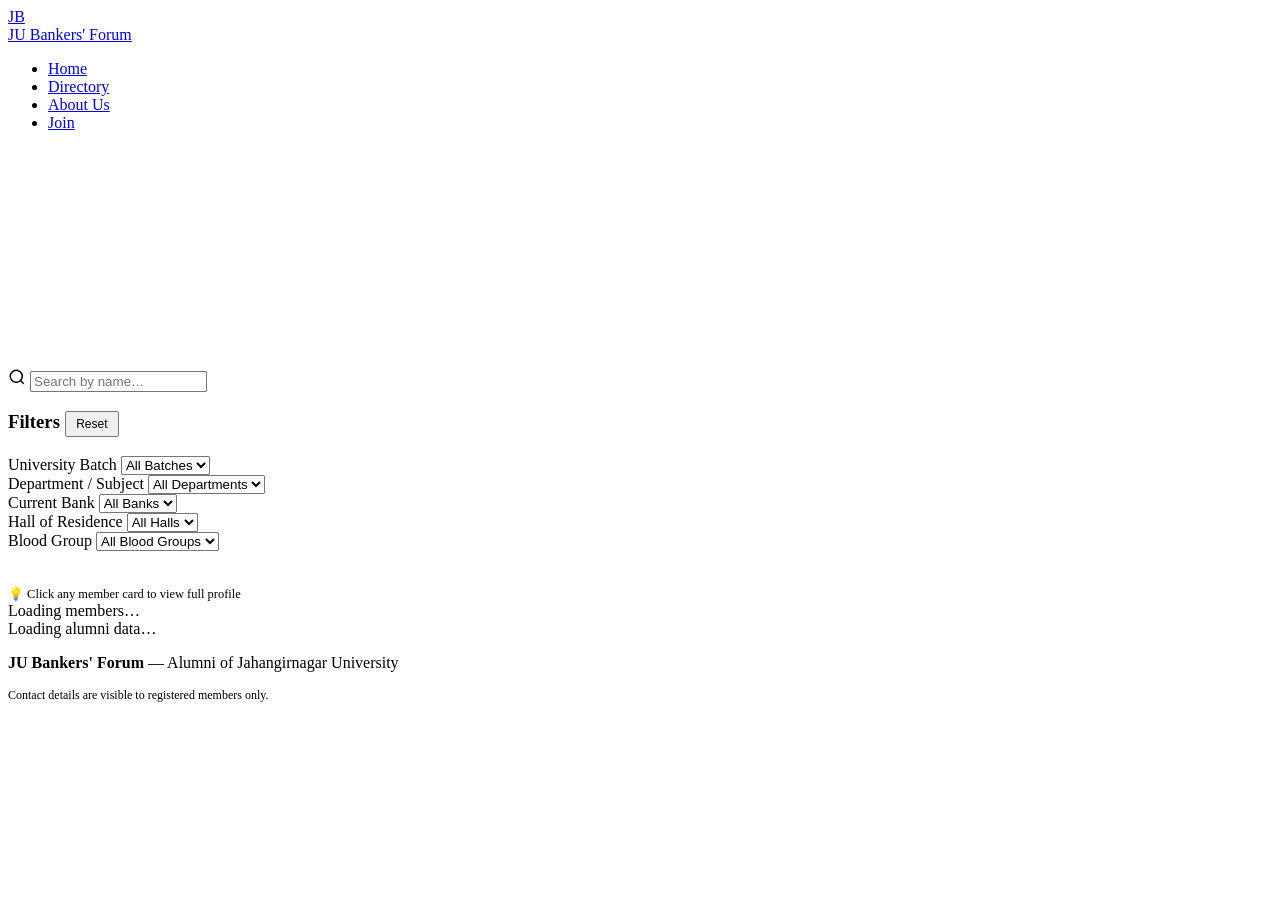
==== directory.html @ 030351d2 "Add files via upload" ====
<!DOCTYPE html>
<html lang="en">
<head>
  <meta charset="UTF-8">
  <meta name="viewport" content="width=device-width, initial-scale=1.0">
  <title>Alumni Directory — JU Bankers' Forum</title>
  <link rel="stylesheet" href="css/style.css">
</head>
<body>

<!-- NAVBAR -->
<nav class="navbar">
  <div class="nav-inner">
    <a href="index.html" class="nav-brand">
      <div class="logo-icon">JB</div>
      <span>JU Bankers' Forum</span>
    </a>
    <ul class="nav-links" id="nav-links">
      <li><a href="index.html">Home</a></li>
      <li><a href="directory.html">Directory</a></li>
      <li><a href="about.html">About Us</a></li>
      <li><a href="register.html">Join</a></li>
    </ul>
    <div class="nav-auth" id="nav-auth"></div>
    <div class="nav-toggle">
      <span></span><span></span><span></span>
    </div>
  </div>
</nav>

<!-- PAGE HEADER -->
<div style="background:var(--green);padding:2.5rem 1.5rem;color:white;text-align:center">
  <h1 style="font-size:2rem;font-weight:800;margin-bottom:.35rem">Alumni Directory</h1>
  <p style="opacity:.85">JU graduates now serving Bangladesh's banking sector</p>
</div>

<!-- MAIN CONTENT -->
<div class="section" style="padding-top:2rem">

  <!-- Login nudge for guests -->
  <div id="login-badge" class="badge-login" style="display:none">
    🔒 You're viewing as a guest.
    <a href="login.html" style="color:var(--green-dark);font-weight:700;margin-left:.4rem">Login to see contact details →</a>
  </div>

  <!-- Search bar -->
  <div class="search-bar-wrap">
    <svg class="search-icon" width="18" height="18" viewBox="0 0 24 24" fill="none" stroke="currentColor" stroke-width="2">
      <circle cx="11" cy="11" r="8"/><line x1="21" y1="21" x2="16.65" y2="16.65"/>
    </svg>
    <input type="text" id="search-input" placeholder="Search by name…" autocomplete="off">
  </div>

  <div class="directory-layout">

    <!-- FILTER PANEL -->
    <aside class="filter-panel">
      <h3>
        Filters
        <button id="reset-filters" class="btn btn-sm btn-outline" style="font-size:.75rem;padding:.25rem .6rem">Reset</button>
      </h3>

      <div class="filter-group">
        <label for="filter-batch">University Batch</label>
        <select id="filter-batch"><option value="">All Batches</option></select>
      </div>

      <div class="filter-group">
        <label for="filter-subject">Department / Subject</label>
        <select id="filter-subject"><option value="">All Departments</option></select>
      </div>

      <div class="filter-group">
        <label for="filter-bank">Current Bank</label>
        <select id="filter-bank"><option value="">All Banks</option></select>
      </div>

      <div class="filter-group">
        <label for="filter-hall">Hall of Residence</label>
        <select id="filter-hall"><option value="">All Halls</option></select>
      </div>

      <div class="filter-group">
        <label for="filter-blood">Blood Group</label>
        <select id="filter-blood"><option value="">All Blood Groups</option></select>
      </div>

      <div style="margin-top:1.2rem;padding-top:1rem;border-top:1px solid var(--gray-200);font-size:.78rem;color:var(--gray-600)">
        💡 Click any member card to view full profile
      </div>
    </aside>

    <!-- DIRECTORY MAIN -->
    <div>
      <div class="dir-header">
        <div class="dir-count" id="result-count">Loading members…</div>
      </div>

      <!-- Loading state -->
      <div id="loading" class="loading">
        <div class="spinner"></div>
        <span>Loading alumni data…</span>
      </div>

      <!-- Cards grid -->
      <div id="alumni-grid" class="cards-grid" style="display:none"></div>
    </div>

  </div>
</div>

<!-- MEMBER MODAL -->
<div class="modal-overlay" id="modal-overlay" role="dialog" aria-modal="true" aria-labelledby="modal-name">
  <div class="modal">
    <div class="modal-header" id="modal-header">
      <!-- Populated by JS -->
    </div>
    <div class="modal-body" id="modal-body">
      <!-- Populated by JS -->
    </div>
  </div>
</div>

<!-- FOOTER -->
<footer>
  <p><strong>JU Bankers' Forum</strong> — Alumni of Jahangirnagar University</p>
  <p style="margin-top:.5rem;font-size:.75rem">Contact details are visible to registered members only.</p>
</footer>

<script src="js/app.js"></script>
<script src="js/directory.js"></script>
<script>
  // Show login badge for guests
  document.addEventListener('DOMContentLoaded', () => {
    if (!Auth.isLoggedIn()) {
      document.getElementById('login-badge').style.display = 'inline-flex';
    }
  });
</script>
</body>
</html>
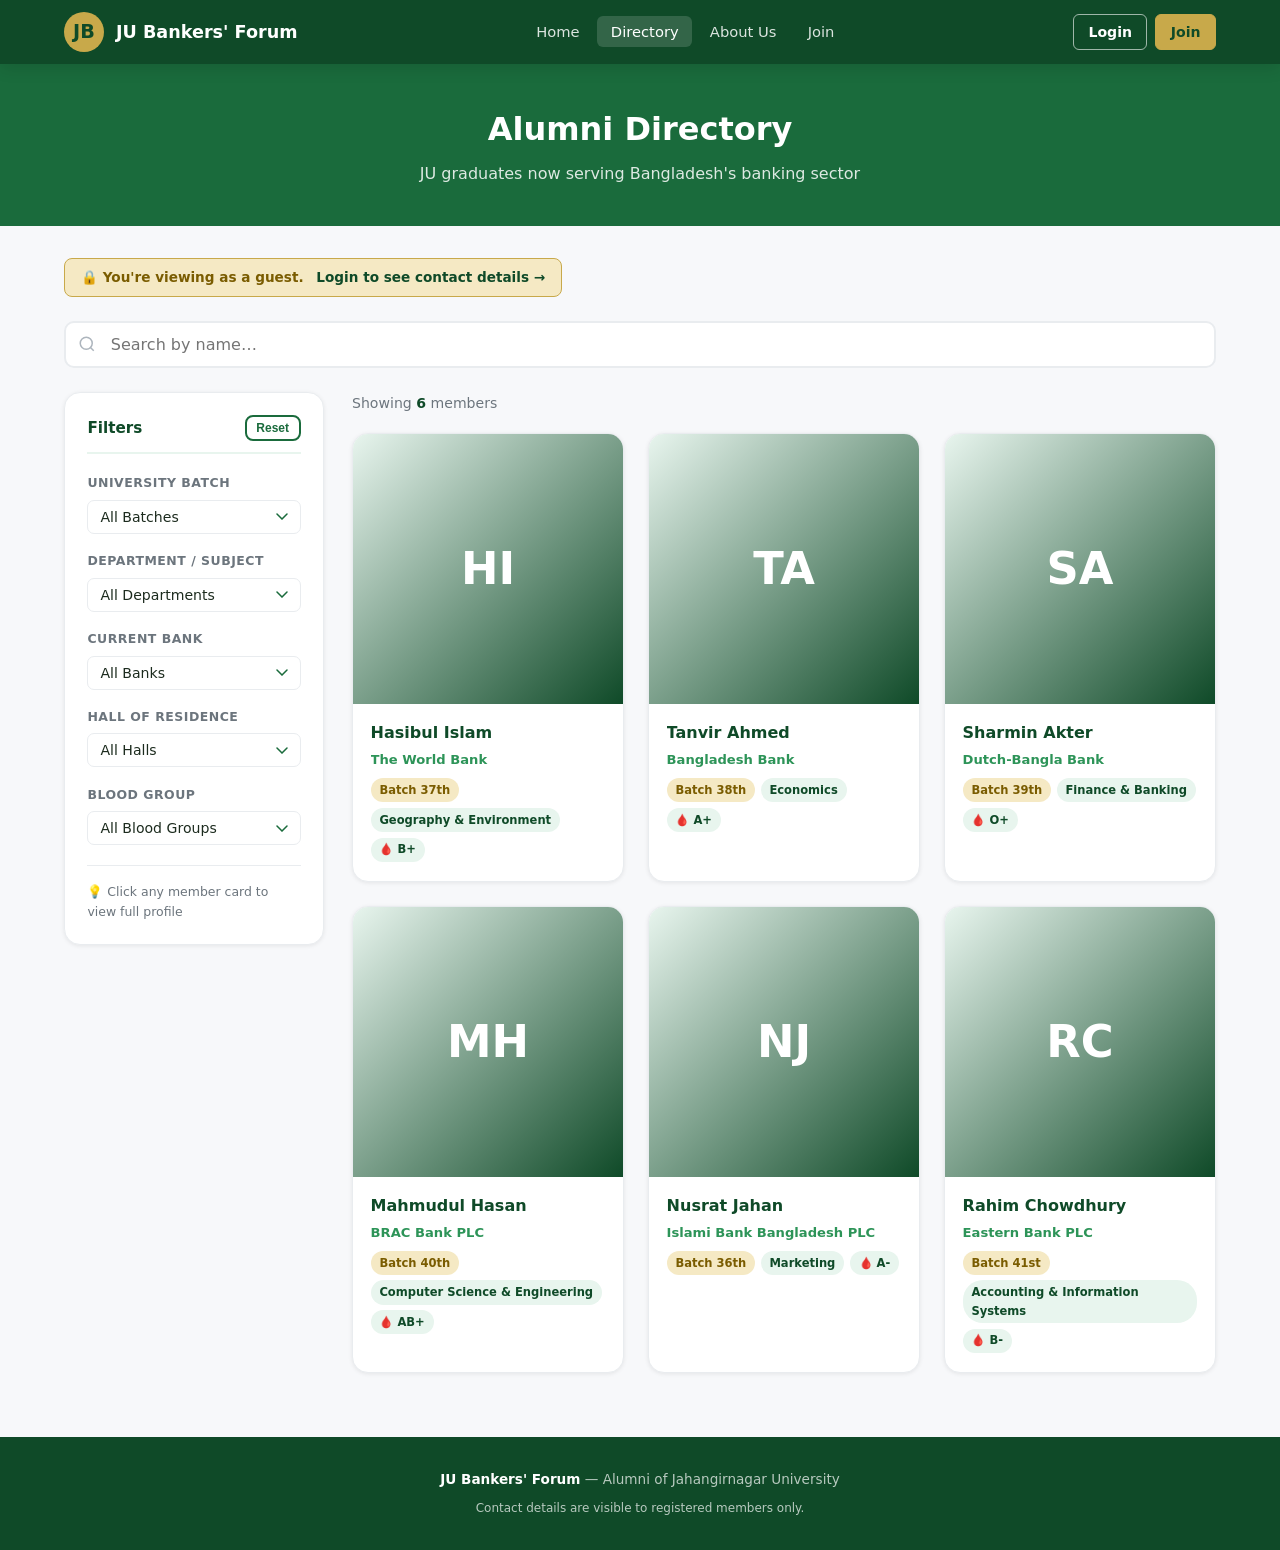
==== commit 9050f2b4: "Add mock-data.js script to directory.html" ====
--- a/directory.html
+++ b/directory.html
@@ -128,6 +128,7 @@
 </footer>
 
 <script src="js/app.js"></script>
+  <script src="js/mock-data.js"></script>
 <script src="js/directory.js"></script>
 <script>
   // Show login badge for guests
--- a/css/style.css
+++ b/css/style.css
@@ -0,0 +1,826 @@
+/* ═══════════════════════════════════════════════
+   JU Bankers' Forum — Main Stylesheet
+   Color palette: JU Green (#1a6b3c) + White + Gold accent (#c8a94a)
+   ═══════════════════════════════════════════════ */
+
+/* ── RESET & BASE ─────────────────────────────── */
+*, *::before, *::after { box-sizing: border-box; margin: 0; padding: 0; }
+
+:root {
+  --green-dark:   #0f4a28;
+  --green:        #1a6b3c;
+  --green-light:  #e8f5ee;
+  --green-mid:    #2d9458;
+  --gold:         #c8a94a;
+  --gold-light:   #f5e9c4;
+  --white:        #ffffff;
+  --gray-100:     #f7f8fa;
+  --gray-200:     #e9ecef;
+  --gray-400:     #adb5bd;
+  --gray-600:     #6c757d;
+  --gray-800:     #343a40;
+  --text:         #1c2b1e;
+  --shadow-sm:    0 1px 4px rgba(0,0,0,.08);
+  --shadow-md:    0 4px 16px rgba(0,0,0,.12);
+  --shadow-lg:    0 8px 32px rgba(0,0,0,.16);
+  --radius:       10px;
+  --radius-lg:    16px;
+  --transition:   .2s ease;
+  --font:         'Segoe UI', system-ui, -apple-system, sans-serif;
+}
+
+html { scroll-behavior: smooth; }
+
+body {
+  font-family: var(--font);
+  color: var(--text);
+  background: var(--gray-100);
+  line-height: 1.6;
+  min-height: 100vh;
+  display: flex;
+  flex-direction: column;
+}
+
+a { color: var(--green); text-decoration: none; }
+a:hover { color: var(--green-mid); }
+img { max-width: 100%; display: block; }
+
+/* ── NAVBAR ───────────────────────────────────── */
+.navbar {
+  background: var(--green-dark);
+  position: sticky;
+  top: 0;
+  z-index: 1000;
+  box-shadow: var(--shadow-md);
+}
+
+.nav-inner {
+  max-width: 1200px;
+  margin: 0 auto;
+  padding: 0 1.5rem;
+  display: flex;
+  align-items: center;
+  justify-content: space-between;
+  height: 64px;
+}
+
+.nav-brand {
+  display: flex;
+  align-items: center;
+  gap: .75rem;
+  color: var(--white);
+  font-weight: 700;
+  font-size: 1.1rem;
+}
+
+.nav-brand .logo-icon {
+  width: 40px; height: 40px;
+  background: var(--gold);
+  border-radius: 50%;
+  display: flex; align-items: center; justify-content: center;
+  font-size: 1.2rem; font-weight: 900; color: var(--green-dark);
+  flex-shrink: 0;
+}
+
+.nav-links {
+  display: flex;
+  align-items: center;
+  gap: .25rem;
+  list-style: none;
+}
+
+.nav-links a {
+  color: rgba(255,255,255,.85);
+  padding: .45rem .85rem;
+  border-radius: 6px;
+  font-size: .92rem;
+  font-weight: 500;
+  transition: var(--transition);
+}
+
+.nav-links a:hover,
+.nav-links a.active {
+  background: rgba(255,255,255,.15);
+  color: var(--white);
+}
+
+.nav-auth {
+  display: flex; align-items: center; gap: .5rem;
+}
+
+.btn-nav {
+  padding: .38rem .9rem;
+  border-radius: 6px;
+  font-size: .88rem;
+  font-weight: 600;
+  border: 1.5px solid transparent;
+  cursor: pointer;
+  transition: var(--transition);
+}
+
+.btn-nav-outline {
+  border-color: rgba(255,255,255,.6);
+  color: var(--white);
+  background: transparent;
+}
+.btn-nav-outline:hover { background: rgba(255,255,255,.12); }
+
+.btn-nav-solid {
+  background: var(--gold);
+  color: var(--green-dark);
+  border-color: var(--gold);
+}
+.btn-nav-solid:hover { background: #d4b455; }
+
+/* Hamburger */
+.nav-toggle {
+  display: none;
+  flex-direction: column;
+  gap: 5px;
+  cursor: pointer;
+  padding: .4rem;
+}
+.nav-toggle span {
+  width: 24px; height: 2px;
+  background: var(--white);
+  border-radius: 2px;
+  transition: var(--transition);
+}
+
+/* ── BUTTONS ──────────────────────────────────── */
+.btn {
+  display: inline-flex; align-items: center; gap: .4rem;
+  padding: .6rem 1.4rem;
+  border-radius: 8px;
+  font-size: .95rem;
+  font-weight: 600;
+  border: none;
+  cursor: pointer;
+  transition: var(--transition);
+  text-decoration: none;
+}
+
+.btn-primary { background: var(--green); color: var(--white); }
+.btn-primary:hover { background: var(--green-dark); color: var(--white); }
+
+.btn-secondary { background: var(--gold); color: var(--green-dark); }
+.btn-secondary:hover { background: #d4b455; }
+
+.btn-outline {
+  background: transparent;
+  border: 2px solid var(--green);
+  color: var(--green);
+}
+.btn-outline:hover { background: var(--green); color: var(--white); }
+
+.btn-sm { padding: .38rem .9rem; font-size: .85rem; }
+.btn-lg { padding: .8rem 2rem; font-size: 1.05rem; }
+
+/* ── HERO ─────────────────────────────────────── */
+.hero {
+  background: linear-gradient(135deg, var(--green-dark) 0%, var(--green) 60%, var(--green-mid) 100%);
+  color: var(--white);
+  padding: 5rem 1.5rem 4rem;
+  text-align: center;
+  position: relative;
+  overflow: hidden;
+}
+
+.hero::before {
+  content: '';
+  position: absolute; inset: 0;
+  background: url("data:image/svg+xml,%3Csvg width='60' height='60' viewBox='0 0 60 60' xmlns='http://www.w3.org/2000/svg'%3E%3Cg fill='none' fill-rule='evenodd'%3E%3Cg fill='%23ffffff' fill-opacity='0.04'%3E%3Cpath d='M36 34v-4h-2v4h-4v2h4v4h2v-4h4v-2h-4zm0-30V0h-2v4h-4v2h4v4h2V6h4V4h-4zM6 34v-4H4v4H0v2h4v4h2v-4h4v-2H6zM6 4V0H4v4H0v2h4v4h2V6h4V4H6z'/%3E%3C/g%3E%3C/g%3E%3C/svg%3E");
+}
+
+.hero-content { position: relative; max-width: 720px; margin: 0 auto; }
+
+.hero-badge {
+  display: inline-block;
+  background: rgba(200,169,74,.25);
+  border: 1px solid var(--gold);
+  color: var(--gold-light);
+  padding: .3rem .9rem;
+  border-radius: 20px;
+  font-size: .82rem;
+  font-weight: 600;
+  letter-spacing: .5px;
+  margin-bottom: 1.2rem;
+  text-transform: uppercase;
+}
+
+.hero h1 {
+  font-size: clamp(2rem, 5vw, 3.2rem);
+  font-weight: 800;
+  line-height: 1.15;
+  margin-bottom: .75rem;
+}
+
+.hero h1 span { color: var(--gold); }
+
+.hero p {
+  font-size: clamp(1rem, 2vw, 1.2rem);
+  opacity: .88;
+  max-width: 520px;
+  margin: 0 auto 2rem;
+}
+
+.hero-actions { display: flex; gap: 1rem; justify-content: center; flex-wrap: wrap; }
+
+/* ── STATS BAR ────────────────────────────────── */
+.stats-bar {
+  background: var(--white);
+  box-shadow: var(--shadow-md);
+  padding: 1.5rem;
+}
+
+.stats-grid {
+  max-width: 1000px;
+  margin: 0 auto;
+  display: grid;
+  grid-template-columns: repeat(auto-fit, minmax(160px, 1fr));
+  gap: 1.5rem;
+  text-align: center;
+}
+
+.stat-item .stat-number {
+  font-size: 2rem;
+  font-weight: 800;
+  color: var(--green);
+  line-height: 1;
+  margin-bottom: .3rem;
+}
+
+.stat-item .stat-label {
+  font-size: .82rem;
+  font-weight: 600;
+  color: var(--gray-600);
+  text-transform: uppercase;
+  letter-spacing: .5px;
+}
+
+/* ── SECTION ──────────────────────────────────── */
+.section {
+  padding: 4rem 1.5rem;
+  max-width: 1200px;
+  margin: 0 auto;
+  width: 100%;
+}
+
+.section-alt { background: var(--white); }
+.section-alt .section { margin: 0 auto; }
+
+.section-header { text-align: center; margin-bottom: 2.5rem; }
+
+.section-tag {
+  display: inline-block;
+  background: var(--green-light);
+  color: var(--green);
+  font-size: .78rem;
+  font-weight: 700;
+  text-transform: uppercase;
+  letter-spacing: 1px;
+  padding: .25rem .75rem;
+  border-radius: 20px;
+  margin-bottom: .75rem;
+}
+
+.section-header h2 {
+  font-size: clamp(1.5rem, 3vw, 2.2rem);
+  font-weight: 800;
+  color: var(--green-dark);
+  margin-bottom: .5rem;
+}
+
+.section-header p { color: var(--gray-600); max-width: 540px; margin: 0 auto; }
+
+/* ── CARDS ────────────────────────────────────── */
+.cards-grid {
+  display: grid;
+  grid-template-columns: repeat(auto-fill, minmax(230px, 1fr));
+  gap: 1.5rem;
+}
+
+.card {
+  background: var(--white);
+  border-radius: var(--radius-lg);
+  box-shadow: var(--shadow-sm);
+  overflow: hidden;
+  transition: transform var(--transition), box-shadow var(--transition);
+  cursor: pointer;
+  border: 1px solid var(--gray-200);
+}
+
+.card:hover {
+  transform: translateY(-4px);
+  box-shadow: var(--shadow-lg);
+}
+
+.card-photo {
+  width: 100%; aspect-ratio: 1;
+  object-fit: cover;
+  background: var(--green-light);
+}
+
+.card-photo-placeholder {
+  width: 100%; aspect-ratio: 1;
+  display: flex; align-items: center; justify-content: center;
+  background: linear-gradient(135deg, var(--green-light), var(--green-dark));
+  font-size: 2.8rem;
+  font-weight: 800;
+  color: var(--white);
+}
+
+.card-body { padding: 1rem 1.1rem 1.2rem; }
+
+.card-name {
+  font-size: 1rem;
+  font-weight: 700;
+  color: var(--green-dark);
+  margin-bottom: .2rem;
+  white-space: nowrap;
+  overflow: hidden;
+  text-overflow: ellipsis;
+}
+
+.card-bank {
+  font-size: .82rem;
+  color: var(--green-mid);
+  font-weight: 600;
+  margin-bottom: .5rem;
+  white-space: nowrap;
+  overflow: hidden;
+  text-overflow: ellipsis;
+}
+
+.card-tags { display: flex; flex-wrap: wrap; gap: .35rem; }
+
+.tag {
+  background: var(--green-light);
+  color: var(--green-dark);
+  font-size: .72rem;
+  font-weight: 600;
+  padding: .18rem .55rem;
+  border-radius: 20px;
+}
+
+.tag-gold { background: var(--gold-light); color: #7a5c00; }
+
+/* ── FILTERS ──────────────────────────────────── */
+.directory-layout {
+  display: grid;
+  grid-template-columns: 260px 1fr;
+  gap: 1.75rem;
+  align-items: start;
+}
+
+.filter-panel {
+  background: var(--white);
+  border-radius: var(--radius-lg);
+  box-shadow: var(--shadow-sm);
+  border: 1px solid var(--gray-200);
+  padding: 1.4rem;
+  position: sticky;
+  top: 80px;
+}
+
+.filter-panel h3 {
+  font-size: .95rem;
+  font-weight: 700;
+  color: var(--green-dark);
+  margin-bottom: 1.2rem;
+  padding-bottom: .7rem;
+  border-bottom: 2px solid var(--green-light);
+  display: flex;
+  align-items: center;
+  justify-content: space-between;
+}
+
+.filter-group { margin-bottom: 1.1rem; }
+
+.filter-group label {
+  display: block;
+  font-size: .78rem;
+  font-weight: 700;
+  color: var(--gray-600);
+  text-transform: uppercase;
+  letter-spacing: .5px;
+  margin-bottom: .4rem;
+}
+
+.filter-group select,
+.filter-group input {
+  width: 100%;
+  padding: .5rem .75rem;
+  border: 1.5px solid var(--gray-200);
+  border-radius: 7px;
+  font-size: .88rem;
+  font-family: var(--font);
+  color: var(--text);
+  background: var(--white);
+  transition: border-color var(--transition);
+  appearance: none;
+  background-image: url("data:image/svg+xml,%3Csvg xmlns='http://www.w3.org/2000/svg' width='12' height='7'%3E%3Cpath d='M1 1l5 5 5-5' stroke='%231a6b3c' stroke-width='1.5' fill='none' stroke-linecap='round'/%3E%3C/svg%3E");
+  background-repeat: no-repeat;
+  background-position: right .75rem center;
+  padding-right: 2rem;
+}
+
+.filter-group input { background-image: none; padding-right: .75rem; }
+
+.filter-group select:focus,
+.filter-group input:focus {
+  outline: none;
+  border-color: var(--green);
+  box-shadow: 0 0 0 3px rgba(26,107,60,.12);
+}
+
+/* ── SEARCH BAR ───────────────────────────────── */
+.search-bar-wrap {
+  position: relative;
+  margin-bottom: 1.5rem;
+}
+
+.search-bar-wrap input {
+  width: 100%;
+  padding: .75rem 1rem .75rem 2.8rem;
+  border: 2px solid var(--gray-200);
+  border-radius: 10px;
+  font-size: 1rem;
+  font-family: var(--font);
+  transition: border-color var(--transition);
+}
+
+.search-bar-wrap input:focus {
+  outline: none;
+  border-color: var(--green);
+  box-shadow: 0 0 0 3px rgba(26,107,60,.1);
+}
+
+.search-icon {
+  position: absolute;
+  left: .9rem;
+  top: 50%;
+  transform: translateY(-50%);
+  color: var(--gray-400);
+  pointer-events: none;
+}
+
+/* ── DIRECTORY HEADER ─────────────────────────── */
+.dir-header {
+  display: flex;
+  align-items: center;
+  justify-content: space-between;
+  margin-bottom: 1.2rem;
+  flex-wrap: wrap;
+  gap: .75rem;
+}
+
+.dir-count {
+  font-size: .88rem;
+  color: var(--gray-600);
+  font-weight: 500;
+}
+
+.dir-count strong { color: var(--green-dark); }
+
+/* ── MODAL ────────────────────────────────────── */
+.modal-overlay {
+  display: none;
+  position: fixed; inset: 0;
+  background: rgba(0,0,0,.55);
+  z-index: 2000;
+  align-items: center;
+  justify-content: center;
+  padding: 1rem;
+  backdrop-filter: blur(3px);
+}
+
+.modal-overlay.active { display: flex; }
+
+.modal {
+  background: var(--white);
+  border-radius: var(--radius-lg);
+  box-shadow: var(--shadow-lg);
+  width: 100%;
+  max-width: 680px;
+  max-height: 90vh;
+  overflow-y: auto;
+  animation: slideUp .25s ease;
+}
+
+@keyframes slideUp {
+  from { transform: translateY(30px); opacity: 0; }
+  to   { transform: translateY(0);    opacity: 1; }
+}
+
+.modal-header {
+  display: flex;
+  align-items: center;
+  gap: 1.25rem;
+  padding: 1.75rem 1.75rem 1.25rem;
+  border-bottom: 1px solid var(--gray-200);
+}
+
+.modal-avatar {
+  width: 90px; height: 90px;
+  border-radius: 50%;
+  object-fit: cover;
+  flex-shrink: 0;
+  border: 3px solid var(--green-light);
+}
+
+.modal-avatar-placeholder {
+  width: 90px; height: 90px;
+  border-radius: 50%;
+  flex-shrink: 0;
+  background: linear-gradient(135deg, var(--green-light), var(--green));
+  display: flex; align-items: center; justify-content: center;
+  font-size: 2rem;
+  font-weight: 800;
+  color: var(--white);
+}
+
+.modal-title { flex: 1; }
+.modal-title h2 { font-size: 1.35rem; font-weight: 800; color: var(--green-dark); margin-bottom: .25rem; }
+.modal-title p { font-size: .9rem; color: var(--green-mid); font-weight: 600; }
+
+.modal-close {
+  background: none; border: none;
+  font-size: 1.4rem; color: var(--gray-400);
+  cursor: pointer; padding: .3rem;
+  line-height: 1;
+  transition: color var(--transition);
+  align-self: flex-start;
+}
+.modal-close:hover { color: var(--text); }
+
+.modal-body { padding: 1.5rem 1.75rem 1.75rem; }
+
+.detail-grid {
+  display: grid;
+  grid-template-columns: 1fr 1fr;
+  gap: .9rem 1.5rem;
+}
+
+.detail-item { padding: .65rem .85rem; background: var(--gray-100); border-radius: 8px; }
+.detail-item.full { grid-column: 1 / -1; }
+.detail-label { font-size: .72rem; font-weight: 700; color: var(--gray-600); text-transform: uppercase; letter-spacing: .5px; margin-bottom: .2rem; }
+.detail-value { font-size: .95rem; color: var(--text); font-weight: 500; }
+.detail-value.locked { color: var(--gray-400); font-style: italic; font-size: .88rem; }
+
+/* ── AUTH FORMS ───────────────────────────────── */
+.auth-wrap {
+  min-height: calc(100vh - 64px);
+  display: flex;
+  align-items: center;
+  justify-content: center;
+  padding: 2rem 1rem;
+  background: linear-gradient(135deg, var(--green-light) 0%, var(--white) 100%);
+}
+
+.auth-card {
+  background: var(--white);
+  border-radius: var(--radius-lg);
+  box-shadow: var(--shadow-lg);
+  padding: 2.5rem 2rem;
+  width: 100%;
+  max-width: 420px;
+}
+
+.auth-logo {
+  text-align: center;
+  margin-bottom: 1.75rem;
+}
+
+.auth-logo .logo-icon {
+  width: 64px; height: 64px;
+  background: var(--green);
+  border-radius: 50%;
+  display: flex; align-items: center; justify-content: center;
+  font-size: 1.8rem; font-weight: 900; color: var(--white);
+  margin: 0 auto .75rem;
+}
+
+.auth-logo h2 { font-size: 1.25rem; font-weight: 800; color: var(--green-dark); }
+.auth-logo p { font-size: .85rem; color: var(--gray-600); margin-top: .2rem; }
+
+.form-tabs {
+  display: flex;
+  border-bottom: 2px solid var(--gray-200);
+  margin-bottom: 1.5rem;
+}
+
+.form-tab {
+  flex: 1;
+  padding: .7rem;
+  background: none;
+  border: none;
+  font-size: .92rem;
+  font-weight: 600;
+  color: var(--gray-600);
+  cursor: pointer;
+  border-bottom: 2px solid transparent;
+  margin-bottom: -2px;
+  transition: var(--transition);
+}
+
+.form-tab.active { color: var(--green); border-bottom-color: var(--green); }
+
+.form-group { margin-bottom: 1.1rem; }
+.form-group label { display: block; font-size: .82rem; font-weight: 700; color: var(--gray-600); margin-bottom: .4rem; }
+
+.form-group input,
+.form-group select {
+  width: 100%;
+  padding: .65rem .9rem;
+  border: 1.5px solid var(--gray-200);
+  border-radius: 8px;
+  font-size: .95rem;
+  font-family: var(--font);
+  transition: border-color var(--transition);
+}
+
+.form-group input:focus,
+.form-group select:focus {
+  outline: none;
+  border-color: var(--green);
+  box-shadow: 0 0 0 3px rgba(26,107,60,.1);
+}
+
+.form-error { color: #c0392b; font-size: .82rem; margin-top: .35rem; display: none; }
+.form-success { color: var(--green); font-size: .88rem; margin-top: .75rem; display: none; }
+.form-msg { font-size: .82rem; margin-top: .75rem; padding: .6rem .9rem; border-radius: 7px; display: none; }
+.form-msg.error { background: #fdf0ef; color: #c0392b; display: block; }
+.form-msg.success { background: var(--green-light); color: var(--green-dark); display: block; }
+
+/* ── ABOUT PAGE ───────────────────────────────── */
+.about-hero {
+  background: linear-gradient(135deg, var(--green-dark) 0%, var(--green) 100%);
+  color: var(--white);
+  padding: 3.5rem 1.5rem;
+  text-align: center;
+}
+
+.about-hero h1 { font-size: clamp(1.8rem, 4vw, 2.8rem); font-weight: 800; margin-bottom: .5rem; }
+.about-hero p { opacity: .85; max-width: 520px; margin: 0 auto; }
+
+.about-grid {
+  display: grid;
+  grid-template-columns: repeat(auto-fit, minmax(280px, 1fr));
+  gap: 1.5rem;
+  margin-top: 2rem;
+}
+
+.about-card {
+  background: var(--white);
+  border-radius: var(--radius);
+  padding: 1.75rem;
+  box-shadow: var(--shadow-sm);
+  border: 1px solid var(--gray-200);
+}
+
+.about-card-icon {
+  width: 48px; height: 48px;
+  background: var(--green-light);
+  border-radius: 12px;
+  display: flex; align-items: center; justify-content: center;
+  font-size: 1.5rem;
+  margin-bottom: 1rem;
+}
+
+.about-card h3 { font-size: 1.05rem; font-weight: 700; color: var(--green-dark); margin-bottom: .5rem; }
+.about-card p  { font-size: .9rem; color: var(--gray-600); line-height: 1.65; }
+
+.committee-table {
+  width: 100%;
+  border-collapse: collapse;
+  font-size: .92rem;
+}
+
+.committee-table th,
+.committee-table td {
+  padding: .75rem 1rem;
+  border-bottom: 1px solid var(--gray-200);
+  text-align: left;
+}
+
+.committee-table th { background: var(--green); color: var(--white); font-weight: 600; }
+.committee-table tr:hover td { background: var(--green-light); }
+
+/* ── REGISTER PAGE ────────────────────────────── */
+.register-wrap {
+  max-width: 900px;
+  margin: 3rem auto;
+  padding: 0 1rem;
+}
+
+.register-header { text-align: center; margin-bottom: 2rem; }
+.register-header h1 { font-size: 2rem; font-weight: 800; color: var(--green-dark); }
+.register-header p { color: var(--gray-600); margin-top: .4rem; }
+
+.kobo-frame-wrap {
+  background: var(--white);
+  border-radius: var(--radius-lg);
+  box-shadow: var(--shadow-md);
+  overflow: hidden;
+  border: 1px solid var(--gray-200);
+}
+
+.kobo-frame-wrap iframe {
+  width: 100%;
+  min-height: 650px;
+  border: none;
+  display: block;
+}
+
+/* ── FOOTER ───────────────────────────────────── */
+footer {
+  background: var(--green-dark);
+  color: rgba(255,255,255,.7);
+  text-align: center;
+  padding: 2rem 1rem;
+  margin-top: auto;
+  font-size: .85rem;
+}
+
+footer a { color: var(--gold); }
+footer strong { color: var(--white); }
+
+/* ── UTILITY ──────────────────────────────────── */
+.loading {
+  display: flex; flex-direction: column;
+  align-items: center; justify-content: center;
+  padding: 4rem;
+  color: var(--gray-600);
+  gap: 1rem;
+}
+
+.spinner {
+  width: 36px; height: 36px;
+  border: 3px solid var(--gray-200);
+  border-top-color: var(--green);
+  border-radius: 50%;
+  animation: spin .7s linear infinite;
+}
+
+@keyframes spin { to { transform: rotate(360deg); } }
+
+.empty-state {
+  text-align: center;
+  padding: 4rem 2rem;
+  color: var(--gray-600);
+}
+
+.empty-state .empty-icon { font-size: 3rem; margin-bottom: 1rem; }
+.empty-state h3 { font-size: 1.2rem; font-weight: 700; color: var(--gray-800); margin-bottom: .4rem; }
+
+.toast {
+  position: fixed;
+  bottom: 1.5rem;
+  right: 1.5rem;
+  background: var(--green-dark);
+  color: var(--white);
+  padding: .85rem 1.4rem;
+  border-radius: 10px;
+  box-shadow: var(--shadow-lg);
+  font-size: .9rem;
+  font-weight: 500;
+  z-index: 9999;
+  transform: translateY(100px);
+  opacity: 0;
+  transition: all .3s ease;
+  max-width: 300px;
+}
+
+.toast.show { transform: translateY(0); opacity: 1; }
+.toast.error { background: #c0392b; }
+
+.badge-login {
+  display: inline-flex;
+  align-items: center;
+  gap: .4rem;
+  background: var(--gold-light);
+  color: #7a5c00;
+  border: 1px solid var(--gold);
+  padding: .45rem 1rem;
+  border-radius: 8px;
+  font-size: .85rem;
+  font-weight: 600;
+  margin-bottom: 1.5rem;
+}
+
+/* ── RESPONSIVE ───────────────────────────────── */
+@media (max-width: 900px) {
+  .directory-layout {
+    grid-template-columns: 1fr;
+  }
+  .filter-panel { position: static; }
+}
+
+@media (max-width: 640px) {
+  .nav-links, .nav-auth { display: none; }
+  .nav-links.open { display: flex; flex-direction: column; position: absolute; top: 64px; left: 0; right: 0; background: var(--green-dark); padding: 1rem; z-index: 999; }
+  .nav-toggle { display: flex; }
+  .detail-grid { grid-template-columns: 1fr; }
+  .modal-header { flex-direction: column; text-align: center; }
+}
